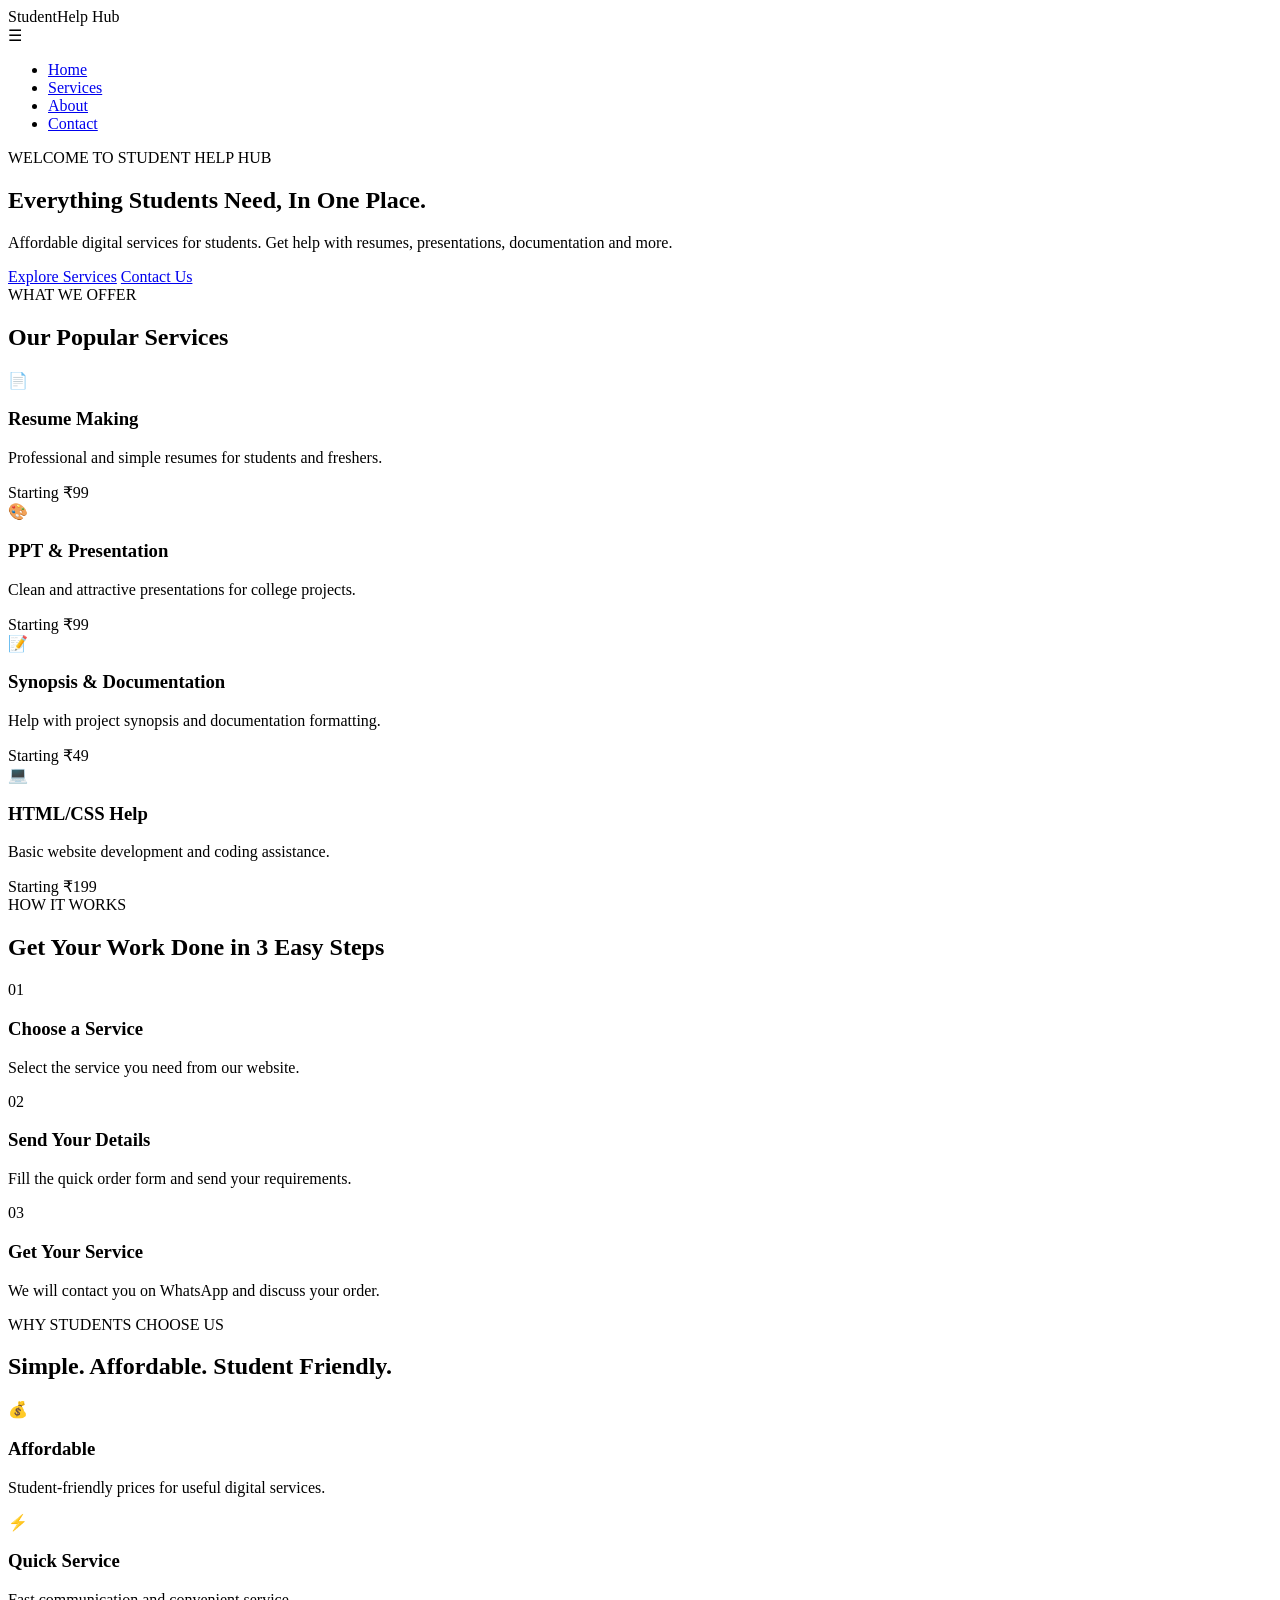
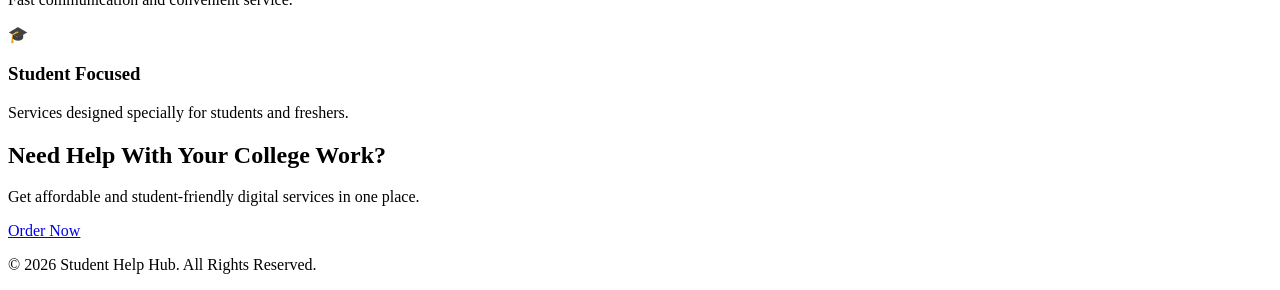
==== index.html @ b85f5184 "Add files via upload" ====
<!DOCTYPE html>
<html lang="en">
<head>
    <meta charset="UTF-8">
    <meta name="viewport" content="width=device-width, initial-scale=1.0">
    <title>Student Help Hub</title>
    <link rel="stylesheet" href="css/style.css">
</head>
<body>

<nav class="navbar">
    <div class="logo">Student<span>Help</span> Hub</div>

    <div class="menu-toggle" onclick="toggleMenu()">☰</div>

    <ul class="nav-links">
        <li><a href="index.html">Home</a></li>
        <li><a href="services.html">Services</a></li>
        <li><a href="about.html">About</a></li>
        <li><a href="contact.html">Contact</a></li>
    </ul>
</nav>

<section class="hero">
    <div class="hero-content">
        <div class="small-title">WELCOME TO STUDENT HELP HUB</div>

        <h1>Everything Students Need, <span>In One Place.</span></h1>

        <p>
            Affordable digital services for students.
            Get help with resumes, presentations, documentation and more.
        </p>

        <div>
            <a href="services.html" class="btn btn-primary">Explore Services</a>
            <a href="contact.html" class="btn btn-outline">Contact Us</a>
        </div>
    </div>
</section>

<section class="services-section">

    <div class="section-title">
        <div class="small-title">WHAT WE OFFER</div>
        <h2>Our Popular Services</h2>
    </div>

    <div class="services-container">

        <div class="service-card">
            <div class="icon">📄</div>
            <h3>Resume Making</h3>
            <p>Professional and simple resumes for students and freshers.</p>
            <div class="price">Starting ₹99</div>
        </div>

        <div class="service-card">
            <div class="icon">🎨</div>
            <h3>PPT & Presentation</h3>
            <p>Clean and attractive presentations for college projects.</p>
            <div class="price">Starting ₹99</div>
        </div>

        <div class="service-card">
            <div class="icon">📝</div>
            <h3>Synopsis & Documentation</h3>
            <p>Help with project synopsis and documentation formatting.</p>
            <div class="price">Starting ₹49</div>
        </div>

        <div class="service-card">
            <div class="icon">💻</div>
            <h3>HTML/CSS Help</h3>
            <p>Basic website development and coding assistance.</p>
            <div class="price">Starting ₹199</div>
        </div>

    </div>
</section>

<section class="how-section">

    <div class="section-title">
        <div class="small-title">HOW IT WORKS</div>
        <h2>Get Your Work Done in 3 Easy Steps</h2>
    </div>

    <div class="steps-container">

        <div class="step-card">
            <div class="step-number">01</div>
            <h3>Choose a Service</h3>
            <p>Select the service you need from our website.</p>
        </div>

        <div class="step-card">
            <div class="step-number">02</div>
            <h3>Send Your Details</h3>
            <p>Fill the quick order form and send your requirements.</p>
        </div>

        <div class="step-card">
            <div class="step-number">03</div>
            <h3>Get Your Service</h3>
            <p>We will contact you on WhatsApp and discuss your order.</p>
        </div>

    </div>
</section>

<section class="why-section">

    <div class="section-title">
        <div class="small-title">WHY STUDENTS CHOOSE US</div>
        <h2>Simple. Affordable. Student Friendly.</h2>
    </div>

    <div class="why-container">

        <div class="why-card">
            <div class="icon">💰</div>
            <h3>Affordable</h3>
            <p>Student-friendly prices for useful digital services.</p>
        </div>

        <div class="why-card">
            <div class="icon">⚡</div>
            <h3>Quick Service</h3>
            <p>Fast communication and convenient service.</p>
        </div>

        <div class="why-card">
            <div class="icon">🎓</div>
            <h3>Student Focused</h3>
            <p>Services designed specially for students and freshers.</p>
        </div>

    </div>
</section>

<section class="cta-section">

    <div class="cta-content">
        <h2>Need Help With Your College Work?</h2>

        <p>
            Get affordable and student-friendly digital services in one place.
        </p>

        <a href="contact.html" class="btn btn-primary">Order Now</a>
    </div>

</section>

<footer>
    <p>© 2026 <span>Student Help Hub</span>. All Rights Reserved.</p>
</footer>

<script src="js/script.js"></script>

</body>
</html>
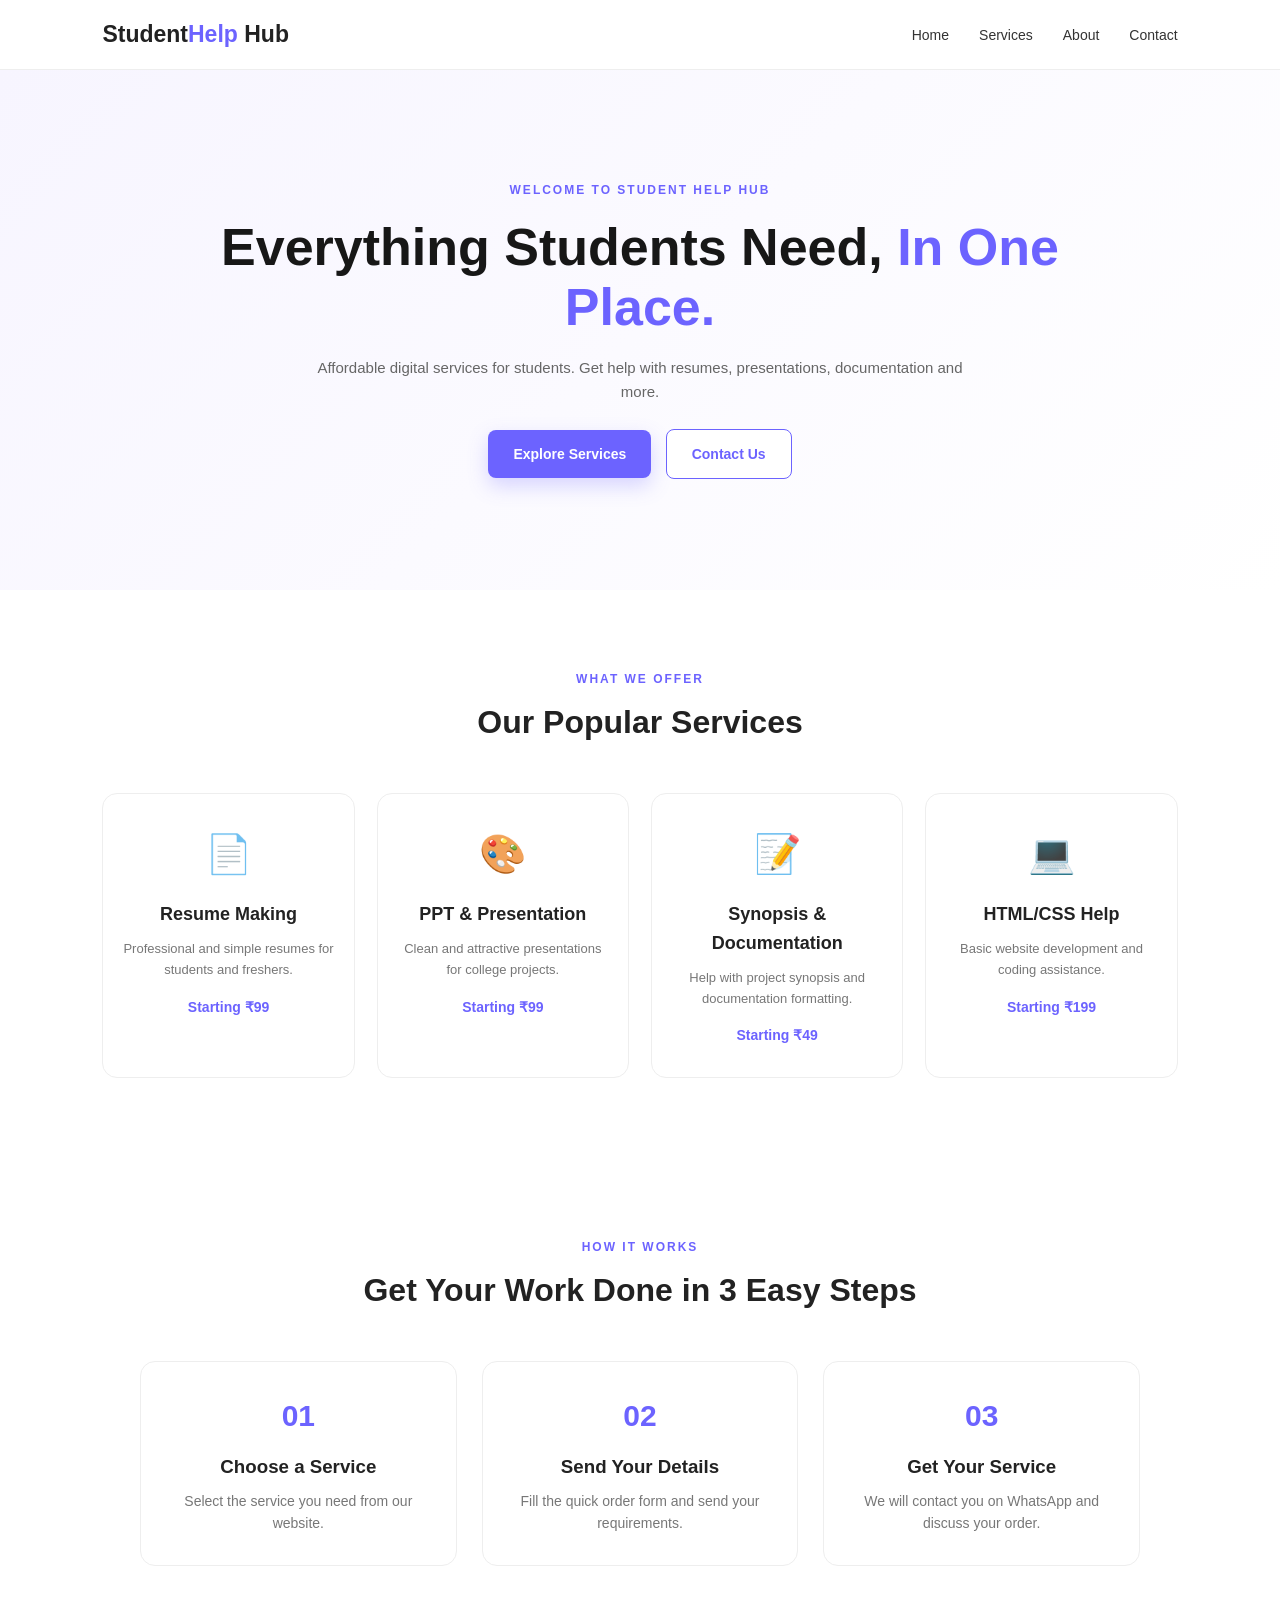
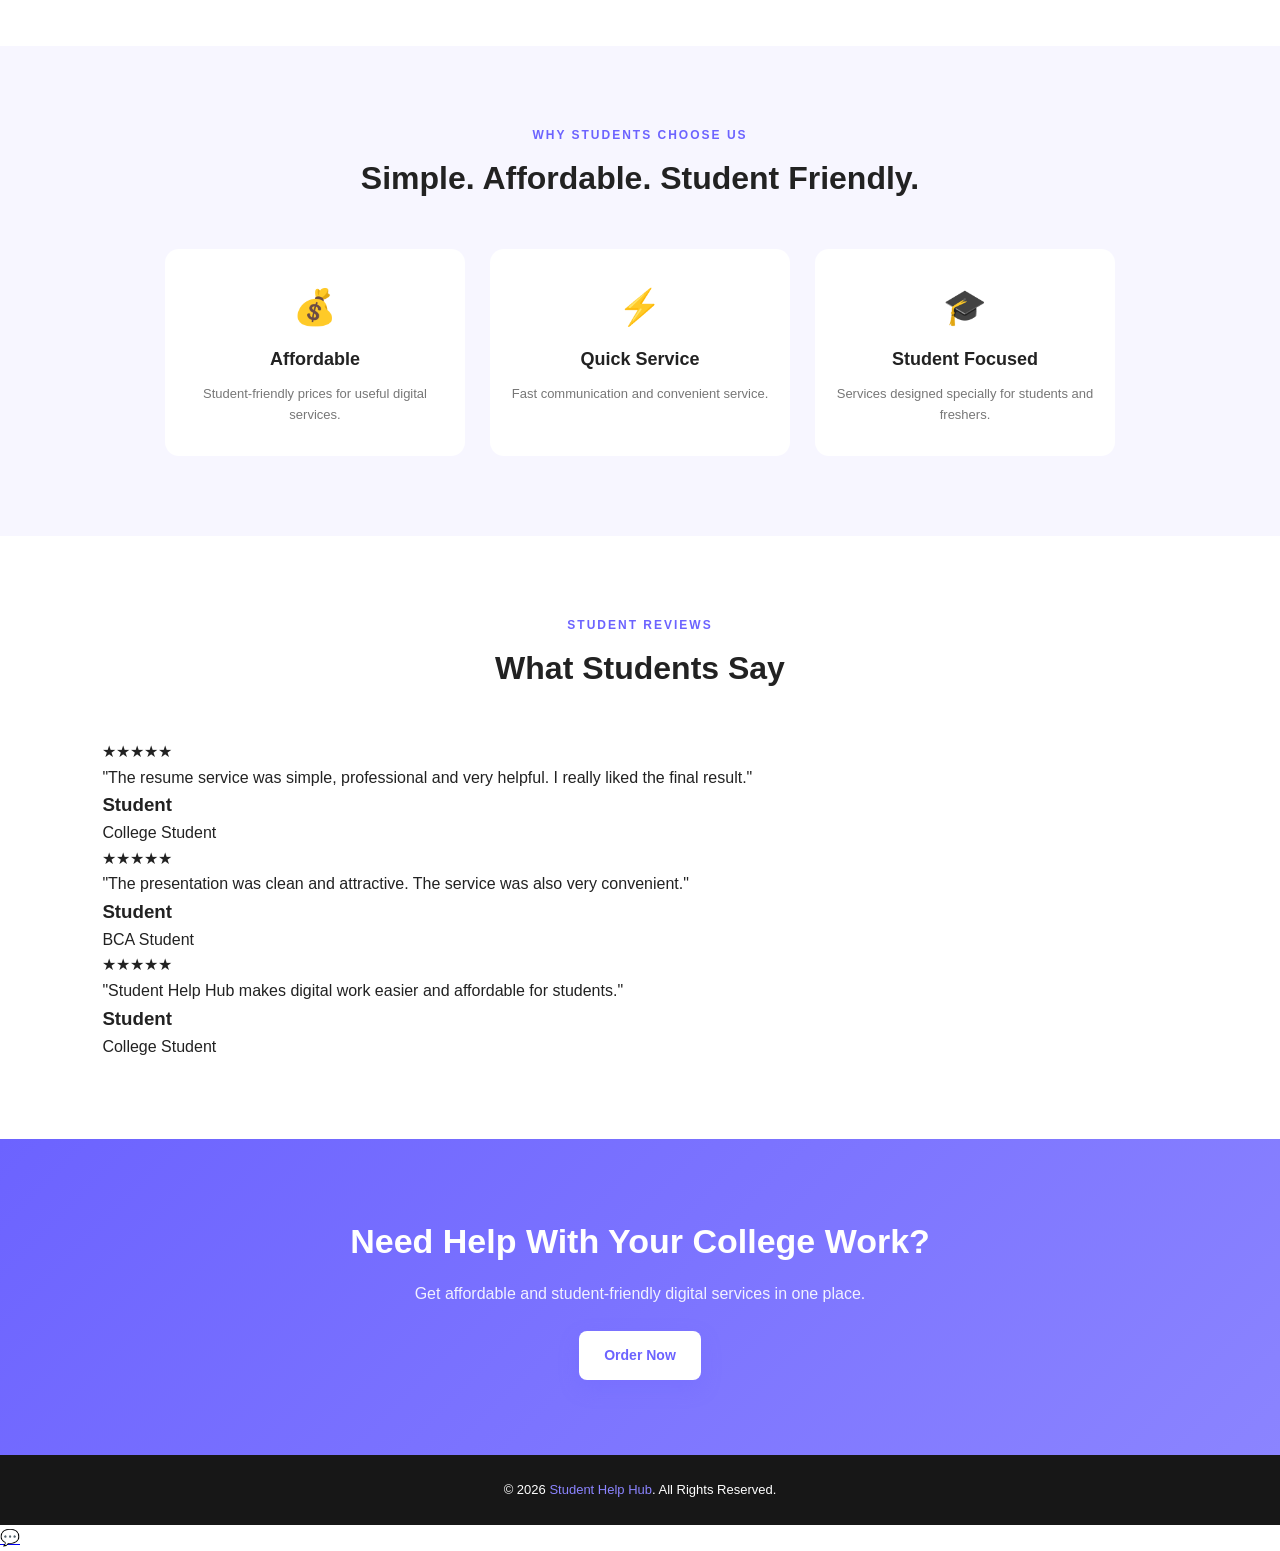
==== commit 43efdbdf: "Update index.html" ====
--- a/index.html
+++ b/index.html
@@ -1,163 +1,461 @@
 <!DOCTYPE html>
 <html lang="en">
+
 <head>
     <meta charset="UTF-8">
     <meta name="viewport" content="width=device-width, initial-scale=1.0">
     <title>Student Help Hub</title>
+
     <link rel="stylesheet" href="css/style.css">
 </head>
+
 <body>
 
-<nav class="navbar">
-    <div class="logo">Student<span>Help</span> Hub</div>
-
-    <div class="menu-toggle" onclick="toggleMenu()">☰</div>
-
-    <ul class="nav-links">
-        <li><a href="index.html">Home</a></li>
-        <li><a href="services.html">Services</a></li>
-        <li><a href="about.html">About</a></li>
-        <li><a href="contact.html">Contact</a></li>
-    </ul>
-</nav>
-
-<section class="hero">
-    <div class="hero-content">
-        <div class="small-title">WELCOME TO STUDENT HELP HUB</div>
-
-        <h1>Everything Students Need, <span>In One Place.</span></h1>
+    <!-- NAVBAR -->
+    <nav class="navbar">
+
+        <div class="logo">
+            Student<span>Help</span> Hub
+        </div>
+
+        <ul class="nav-links">
+            <li><a href="index.html">Home</a></li>
+            <li><a href="services.html">Services</a></li>
+            <li><a href="about.html">About</a></li>
+            <li><a href="contact.html">Contact</a></li>
+        </ul>
+
+    </nav>
+
+
+    <!-- HERO SECTION -->
+    <section class="hero">
+
+        <div class="hero-content">
+
+            <div class="small-title">
+                WELCOME TO STUDENT HELP HUB
+            </div>
+
+            <h1>
+                Everything Students Need,
+                <span>In One Place.</span>
+            </h1>
+
+            <p>
+                Affordable digital services for students.
+                Get help with resumes, presentations,
+                documentation and more.
+            </p>
+
+            <div>
+
+                <a href="services.html" class="btn btn-primary">
+                    Explore Services
+                </a>
+
+                <a href="contact.html" class="btn btn-outline">
+                    Contact Us
+                </a>
+
+            </div>
+
+        </div>
+
+    </section>
+
+
+    <!-- POPULAR SERVICES -->
+    <section class="services-section">
+
+        <div class="section-title">
+
+            <div class="small-title">
+                WHAT WE OFFER
+            </div>
+
+            <h2>
+                Our Popular Services
+            </h2>
+
+        </div>
+
+
+        <div class="services-container">
+
+            <div class="service-card">
+
+                <div class="icon">📄</div>
+
+                <h3>
+                    Resume Making
+                </h3>
+
+                <p>
+                    Professional and simple resumes
+                    for students and freshers.
+                </p>
+
+                <div class="price">
+                    Starting ₹99
+                </div>
+
+            </div>
+
+
+            <div class="service-card">
+
+                <div class="icon">🎨</div>
+
+                <h3>
+                    PPT & Presentation
+                </h3>
+
+                <p>
+                    Clean and attractive presentations
+                    for college projects.
+                </p>
+
+                <div class="price">
+                    Starting ₹99
+                </div>
+
+            </div>
+
+
+            <div class="service-card">
+
+                <div class="icon">📝</div>
+
+                <h3>
+                    Synopsis & Documentation
+                </h3>
+
+                <p>
+                    Help with project synopsis
+                    and documentation formatting.
+                </p>
+
+                <div class="price">
+                    Starting ₹49
+                </div>
+
+            </div>
+
+
+            <div class="service-card">
+
+                <div class="icon">💻</div>
+
+                <h3>
+                    HTML/CSS Help
+                </h3>
+
+                <p>
+                    Basic website development
+                    and coding assistance.
+                </p>
+
+                <div class="price">
+                    Starting ₹199
+                </div>
+
+            </div>
+
+        </div>
+
+    </section>
+
+
+    <!-- HOW IT WORKS -->
+    <section class="how-section">
+
+        <div class="section-title">
+
+            <div class="small-title">
+                HOW IT WORKS
+            </div>
+
+            <h2>
+                Get Your Work Done in 3 Easy Steps
+            </h2>
+
+        </div>
+
+
+        <div class="steps-container">
+
+            <div class="step-card">
+
+                <div class="step-number">
+                    01
+                </div>
+
+                <h3>
+                    Choose a Service
+                </h3>
+
+                <p>
+                    Select the service you need
+                    from our website.
+                </p>
+
+            </div>
+
+
+            <div class="step-card">
+
+                <div class="step-number">
+                    02
+                </div>
+
+                <h3>
+                    Send Your Details
+                </h3>
+
+                <p>
+                    Fill the quick order form
+                    and send your requirements.
+                </p>
+
+            </div>
+
+
+            <div class="step-card">
+
+                <div class="step-number">
+                    03
+                </div>
+
+                <h3>
+                    Get Your Service
+                </h3>
+
+                <p>
+                    We will contact you on WhatsApp
+                    and discuss your order.
+                </p>
+
+            </div>
+
+        </div>
+
+    </section>
+
+
+    <!-- WHY STUDENTS CHOOSE US -->
+    <section class="why-section">
+
+        <div class="section-title">
+
+            <div class="small-title">
+                WHY STUDENTS CHOOSE US
+            </div>
+
+            <h2>
+                Simple. Affordable. Student Friendly.
+            </h2>
+
+        </div>
+
+
+        <div class="why-container">
+
+            <div class="why-card">
+
+                <div class="icon">
+                    💰
+                </div>
+
+                <h3>
+                    Affordable
+                </h3>
+
+                <p>
+                    Student-friendly prices
+                    for useful digital services.
+                </p>
+
+            </div>
+
+
+            <div class="why-card">
+
+                <div class="icon">
+                    ⚡
+                </div>
+
+                <h3>
+                    Quick Service
+                </h3>
+
+                <p>
+                    Fast communication and
+                    convenient service.
+                </p>
+
+            </div>
+
+
+            <div class="why-card">
+
+                <div class="icon">
+                    🎓
+                </div>
+
+                <h3>
+                    Student Focused
+                </h3>
+
+                <p>
+                    Services designed specially
+                    for students and freshers.
+                </p>
+
+            </div>
+
+        </div>
+
+    </section>
+
+
+    <!-- TESTIMONIALS -->
+    <section class="testimonial-section">
+
+        <div class="section-title">
+
+            <div class="small-title">
+                STUDENT REVIEWS
+            </div>
+
+            <h2>
+                What Students Say
+            </h2>
+
+        </div>
+
+
+        <div class="testimonial-container">
+
+            <div class="testimonial-card">
+
+                <div class="stars">
+                    ★★★★★
+                </div>
+
+                <p>
+                    "The resume service was simple,
+                    professional and very helpful.
+                    I really liked the final result."
+                </p>
+
+                <h3>
+                    Student
+                </h3>
+
+                <span>
+                    College Student
+                </span>
+
+            </div>
+
+
+            <div class="testimonial-card">
+
+                <div class="stars">
+                    ★★★★★
+                </div>
+
+                <p>
+                    "The presentation was clean
+                    and attractive. The service
+                    was also very convenient."
+                </p>
+
+                <h3>
+                    Student
+                </h3>
+
+                <span>
+                    BCA Student
+                </span>
+
+            </div>
+
+
+            <div class="testimonial-card">
+
+                <div class="stars">
+                    ★★★★★
+                </div>
+
+                <p>
+                    "Student Help Hub makes digital
+                    work easier and affordable
+                    for students."
+                </p>
+
+                <h3>
+                    Student
+                </h3>
+
+                <span>
+                    College Student
+                </span>
+
+            </div>
+
+        </div>
+
+    </section>
+
+
+    <!-- CTA -->
+    <section class="cta-section">
+
+        <div class="cta-content">
+
+            <h2>
+                Need Help With Your College Work?
+            </h2>
+
+            <p>
+                Get affordable and student-friendly
+                digital services in one place.
+            </p>
+
+            <a href="contact.html" class="btn btn-primary">
+                Order Now
+            </a>
+
+        </div>
+
+    </section>
+
+
+    <!-- FOOTER -->
+    <footer>
 
         <p>
-            Affordable digital services for students.
-            Get help with resumes, presentations, documentation and more.
+            © 2026
+            <span>Student Help Hub</span>.
+            All Rights Reserved.
         </p>
 
-        <div>
-            <a href="services.html" class="btn btn-primary">Explore Services</a>
-            <a href="contact.html" class="btn btn-outline">Contact Us</a>
-        </div>
-    </div>
-</section>
-
-<section class="services-section">
-
-    <div class="section-title">
-        <div class="small-title">WHAT WE OFFER</div>
-        <h2>Our Popular Services</h2>
-    </div>
-
-    <div class="services-container">
-
-        <div class="service-card">
-            <div class="icon">📄</div>
-            <h3>Resume Making</h3>
-            <p>Professional and simple resumes for students and freshers.</p>
-            <div class="price">Starting ₹99</div>
-        </div>
-
-        <div class="service-card">
-            <div class="icon">🎨</div>
-            <h3>PPT & Presentation</h3>
-            <p>Clean and attractive presentations for college projects.</p>
-            <div class="price">Starting ₹99</div>
-        </div>
-
-        <div class="service-card">
-            <div class="icon">📝</div>
-            <h3>Synopsis & Documentation</h3>
-            <p>Help with project synopsis and documentation formatting.</p>
-            <div class="price">Starting ₹49</div>
-        </div>
-
-        <div class="service-card">
-            <div class="icon">💻</div>
-            <h3>HTML/CSS Help</h3>
-            <p>Basic website development and coding assistance.</p>
-            <div class="price">Starting ₹199</div>
-        </div>
-
-    </div>
-</section>
-
-<section class="how-section">
-
-    <div class="section-title">
-        <div class="small-title">HOW IT WORKS</div>
-        <h2>Get Your Work Done in 3 Easy Steps</h2>
-    </div>
-
-    <div class="steps-container">
-
-        <div class="step-card">
-            <div class="step-number">01</div>
-            <h3>Choose a Service</h3>
-            <p>Select the service you need from our website.</p>
-        </div>
-
-        <div class="step-card">
-            <div class="step-number">02</div>
-            <h3>Send Your Details</h3>
-            <p>Fill the quick order form and send your requirements.</p>
-        </div>
-
-        <div class="step-card">
-            <div class="step-number">03</div>
-            <h3>Get Your Service</h3>
-            <p>We will contact you on WhatsApp and discuss your order.</p>
-        </div>
-
-    </div>
-</section>
-
-<section class="why-section">
-
-    <div class="section-title">
-        <div class="small-title">WHY STUDENTS CHOOSE US</div>
-        <h2>Simple. Affordable. Student Friendly.</h2>
-    </div>
-
-    <div class="why-container">
-
-        <div class="why-card">
-            <div class="icon">💰</div>
-            <h3>Affordable</h3>
-            <p>Student-friendly prices for useful digital services.</p>
-        </div>
-
-        <div class="why-card">
-            <div class="icon">⚡</div>
-            <h3>Quick Service</h3>
-            <p>Fast communication and convenient service.</p>
-        </div>
-
-        <div class="why-card">
-            <div class="icon">🎓</div>
-            <h3>Student Focused</h3>
-            <p>Services designed specially for students and freshers.</p>
-        </div>
-
-    </div>
-</section>
-
-<section class="cta-section">
-
-    <div class="cta-content">
-        <h2>Need Help With Your College Work?</h2>
-
-        <p>
-            Get affordable and student-friendly digital services in one place.
-        </p>
-
-        <a href="contact.html" class="btn btn-primary">Order Now</a>
-    </div>
-
-</section>
-
-<footer>
-    <p>© 2026 <span>Student Help Hub</span>. All Rights Reserved.</p>
-</footer>
-
-<script src="js/script.js"></script>
+    </footer>
+
+
+    <!-- WHATSAPP FLOATING BUTTON -->
+    <a href="https://wa.me/918180811565"
+       class="whatsapp-float"
+       target="_blank"
+       title="Chat with us on WhatsApp">
+
+        💬
+
+    </a>
+
 
 </body>
-</html>+
+</html>
--- a/css/style.css
+++ b/css/style.css
@@ -0,0 +1,619 @@
+* {
+    margin: 0;
+    padding: 0;
+    box-sizing: border-box;
+}
+
+html {
+    scroll-behavior: smooth;
+}
+
+body {
+    font-family: Arial, sans-serif;
+    color: #222;
+    background: #fff;
+    line-height: 1.6;
+}
+
+/* NAVBAR */
+
+.navbar {
+    height: 70px;
+    display: flex;
+    align-items: center;
+    justify-content: space-between;
+    padding: 0 8%;
+    background: #fff;
+    border-bottom: 1px solid #eee;
+    position: sticky;
+    top: 0;
+    z-index: 1000;
+}
+
+.logo {
+    font-size: 23px;
+    font-weight: bold;
+    color: #222;
+}
+
+.logo span {
+    color: #6c63ff;
+}
+
+.nav-links {
+    display: flex;
+    gap: 30px;
+    list-style: none;
+}
+
+.nav-links a {
+    text-decoration: none;
+    color: #333;
+    font-size: 14px;
+    font-weight: 500;
+    transition: .3s;
+}
+
+.nav-links a:hover {
+    color: #6c63ff;
+}
+
+.menu-toggle {
+    display: none;
+    font-size: 28px;
+    cursor: pointer;
+    color: #6c63ff;
+}
+
+/* HERO */
+
+.hero {
+    min-height: 520px;
+    display: flex;
+    align-items: center;
+    justify-content: center;
+    text-align: center;
+    padding: 70px 20px;
+    background: linear-gradient(135deg, #f7f5ff, #fff);
+}
+
+.hero-content {
+    max-width: 850px;
+}
+
+.small-title {
+    color: #6c63ff;
+    font-size: 12px;
+    font-weight: bold;
+    letter-spacing: 2px;
+}
+
+.hero h1 {
+    font-size: 52px;
+    line-height: 1.15;
+    margin: 18px 0;
+    color: #171717;
+}
+
+.hero h1 span {
+    color: #6c63ff;
+}
+
+.hero p {
+    max-width: 650px;
+    margin: auto;
+    color: #666;
+    font-size: 15px;
+}
+
+/* BUTTONS */
+
+.btn {
+    display: inline-block;
+    padding: 13px 25px;
+    border-radius: 8px;
+    text-decoration: none;
+    font-size: 14px;
+    font-weight: bold;
+    margin: 25px 5px 0;
+    transition: .3s;
+}
+
+.btn-primary {
+    background: #6c63ff;
+    color: #fff;
+    box-shadow: 0 8px 20px rgba(108, 99, 255, .25);
+}
+
+.btn-primary:hover {
+    transform: translateY(-3px);
+}
+
+.btn-outline {
+    border: 1.5px solid #6c63ff;
+    color: #6c63ff;
+    background: #fff;
+}
+
+.btn-outline:hover {
+    background: #6c63ff;
+    color: #fff;
+}
+
+/* SECTIONS */
+
+section {
+    padding: 80px 8%;
+}
+
+.section-title {
+    text-align: center;
+    margin-bottom: 45px;
+}
+
+.section-title h2 {
+    font-size: 32px;
+    margin-top: 8px;
+}
+
+/* SERVICES */
+
+.services-container {
+    display: grid;
+    grid-template-columns: repeat(4, 1fr);
+    gap: 22px;
+    max-width: 1100px;
+    margin: auto;
+}
+
+.services-six {
+    grid-template-columns: repeat(3, 1fr);
+    max-width: 1100px;
+}
+
+.service-card {
+    background: #fff;
+    border: 1px solid #eee;
+    border-radius: 15px;
+    padding: 30px 20px;
+    text-align: center;
+    transition: .3s;
+}
+
+.service-card:hover {
+    transform: translateY(-8px);
+    box-shadow: 0 15px 35px rgba(0, 0, 0, .08);
+    border-color: #d8d4ff;
+}
+
+.service-card .icon {
+    font-size: 38px;
+    margin-bottom: 15px;
+}
+
+.service-card h3 {
+    font-size: 18px;
+    margin-bottom: 10px;
+}
+
+.service-card p {
+    color: #777;
+    font-size: 13px;
+    margin-bottom: 15px;
+}
+
+.price {
+    color: #6c63ff;
+    font-weight: bold;
+    font-size: 14px;
+}
+
+/* HOW IT WORKS */
+
+.how-section {
+    background: #fff;
+}
+
+.steps-container {
+    max-width: 1000px;
+    margin: auto;
+    display: grid;
+    grid-template-columns: repeat(3, 1fr);
+    gap: 25px;
+}
+
+.step-card {
+    text-align: center;
+    padding: 30px 20px;
+    border: 1px solid #eee;
+    border-radius: 15px;
+    transition: .3s;
+}
+
+.step-card:hover {
+    transform: translateY(-6px);
+    box-shadow: 0 12px 30px rgba(0, 0, 0, .07);
+}
+
+.step-number {
+    font-size: 30px;
+    font-weight: bold;
+    color: #6c63ff;
+    margin-bottom: 12px;
+}
+
+.step-card h3 {
+    margin-bottom: 8px;
+}
+
+.step-card p {
+    color: #777;
+    font-size: 14px;
+}
+
+/* WHY SECTION */
+
+.why-section {
+    background: #f7f6ff;
+}
+
+.why-container {
+    display: grid;
+    grid-template-columns: repeat(3, 1fr);
+    gap: 25px;
+    max-width: 950px;
+    margin: auto;
+}
+
+.why-card {
+    background: #fff;
+    padding: 30px 20px;
+    border-radius: 14px;
+    text-align: center;
+    transition: .3s;
+}
+
+.why-card:hover {
+    transform: translateY(-5px);
+    box-shadow: 0 10px 25px rgba(0, 0, 0, .06);
+}
+
+.why-card .icon {
+    font-size: 35px;
+}
+
+.why-card h3 {
+    margin: 10px 0;
+    font-size: 18px;
+}
+
+.why-card p {
+    color: #777;
+    font-size: 13px;
+}
+
+/* CTA */
+
+.cta-section {
+    background: linear-gradient(135deg, #6c63ff, #8b84ff);
+    text-align: center;
+    padding: 75px 20px;
+}
+
+.cta-content {
+    max-width: 700px;
+    margin: auto;
+}
+
+.cta-content h2 {
+    color: #fff;
+    font-size: 34px;
+    margin-bottom: 12px;
+}
+
+.cta-content p {
+    color: #fff;
+    opacity: .9;
+}
+
+.cta-section .btn {
+    background: #fff;
+    color: #6c63ff;
+}
+
+.cta-section .btn:hover {
+    transform: translateY(-3px);
+}
+
+/* PAGE HEADER */
+
+.page-header {
+    background: linear-gradient(135deg, #f7f5ff, #fff);
+    text-align: center;
+    padding: 70px 20px;
+}
+
+.page-header h1 {
+    font-size: 40px;
+    margin-bottom: 10px;
+}
+
+.page-header p {
+    color: #777;
+}
+
+/* ABOUT */
+
+.about-content {
+    max-width: 850px;
+    margin: auto;
+    text-align: center;
+}
+
+.about-text h2 {
+    font-size: 32px;
+    margin: 12px 0 20px;
+}
+
+.about-text p {
+    color: #666;
+    font-size: 15px;
+    margin-bottom: 12px;
+}
+
+/* MISSION */
+
+.mission-section {
+    background: linear-gradient(135deg, #f7f5ff, #fff);
+    text-align: center;
+}
+
+.mission-content {
+    max-width: 700px;
+    margin: auto;
+}
+
+.mission-content h2 {
+    font-size: 32px;
+    margin: 12px 0;
+}
+
+.mission-content p {
+    color: #666;
+    max-width: 600px;
+    margin: auto;
+}
+
+/* CONTACT */
+
+.contact-section {
+    background: #fff;
+}
+
+.contact-options {
+    max-width: 850px;
+    margin: auto;
+    display: grid;
+    grid-template-columns: repeat(2, 1fr);
+    gap: 25px;
+}
+
+.contact-card {
+    text-align: center;
+    padding: 35px 25px;
+    border: 1px solid #eee;
+    border-radius: 15px;
+    background: #fff;
+    transition: .3s;
+}
+
+.contact-card:hover {
+    transform: translateY(-7px);
+    box-shadow: 0 15px 35px rgba(0, 0, 0, .08);
+}
+
+.contact-icon {
+    font-size: 42px;
+    margin-bottom: 15px;
+}
+
+.contact-card h3 {
+    font-size: 20px;
+    margin-bottom: 8px;
+}
+
+.contact-card p {
+    color: #777;
+    font-size: 14px;
+    margin-bottom: 5px;
+}
+
+/* ORDER */
+
+.order-section {
+    background: #f7f6ff;
+}
+
+.order-section .section-title p {
+    color: #777;
+    font-size: 14px;
+    margin-top: 10px;
+}
+
+.contact-container {
+    max-width: 700px;
+    margin: auto;
+}
+
+.contact-container form {
+    background: #fff;
+    padding: 35px;
+    border-radius: 18px;
+    box-shadow: 0 12px 35px rgba(0, 0, 0, .07);
+    border: 1px solid #eee;
+}
+
+.contact-container label {
+    display: block;
+    font-size: 14px;
+    font-weight: bold;
+    margin-top: 5px;
+    margin-bottom: 5px;
+}
+
+.contact-container input,
+.contact-container select,
+.contact-container textarea {
+    width: 100%;
+    padding: 13px;
+    margin-bottom: 18px;
+    border: 1px solid #ddd;
+    border-radius: 8px;
+    font-family: Arial, sans-serif;
+    outline: none;
+}
+
+.contact-container input:focus,
+.contact-container select:focus,
+.contact-container textarea:focus {
+    border-color: #6c63ff;
+}
+
+.contact-container textarea {
+    min-height: 130px;
+    resize: vertical;
+}
+
+.contact-container button {
+    width: 100%;
+    padding: 14px;
+    border: none;
+    border-radius: 8px;
+    background: #6c63ff;
+    color: #fff;
+    font-size: 14px;
+    font-weight: bold;
+    cursor: pointer;
+    transition: .3s;
+}
+
+.contact-container button:hover {
+    background: #554cff;
+    transform: translateY(-2px);
+}
+
+/* FOOTER */
+
+footer {
+    background: #171717;
+    color: #fff;
+    text-align: center;
+    padding: 25px 10px;
+    font-size: 13px;
+}
+
+footer span {
+    color: #8b84ff;
+}
+
+/* TABLET */
+
+@media (max-width: 900px) {
+
+    .services-container {
+        grid-template-columns: repeat(2, 1fr);
+    }
+
+    .services-six {
+        grid-template-columns: repeat(2, 1fr);
+    }
+
+    .hero h1 {
+        font-size: 42px;
+    }
+}
+
+/* MOBILE */
+
+@media (max-width: 600px) {
+
+    .navbar {
+        padding: 0 5%;
+        position: sticky;
+    }
+
+    .menu-toggle {
+        display: block;
+    }
+
+    .nav-links {
+        display: none;
+        position: absolute;
+        top: 70px;
+        left: 0;
+        width: 100%;
+        background: #fff;
+        flex-direction: column;
+        gap: 0;
+        padding: 10px 0;
+        box-shadow: 0 8px 20px rgba(0, 0, 0, .08);
+    }
+
+    .nav-links.active {
+        display: flex;
+    }
+
+    .nav-links li {
+        text-align: center;
+        padding: 12px;
+    }
+
+    .nav-links a {
+        font-size: 14px;
+    }
+
+    .hero {
+        min-height: 450px;
+        padding: 60px 20px;
+    }
+
+    .hero h1 {
+        font-size: 34px;
+    }
+
+    section {
+        padding: 60px 5%;
+    }
+
+    .services-container,
+    .services-six,
+    .why-container,
+    .steps-container {
+        grid-template-columns: 1fr;
+    }
+
+    .section-title h2 {
+        font-size: 27px;
+    }
+
+    .cta-content h2 {
+        font-size: 27px;
+    }
+
+    .about-text h2,
+    .mission-content h2 {
+        font-size: 27px;
+    }
+
+    .contact-options {
+        grid-template-columns: 1fr;
+    }
+
+    .contact-container form {
+        padding: 25px 20px;
+    }
+
+    .page-header h1 {
+        font-size: 32px;
+    }
+}
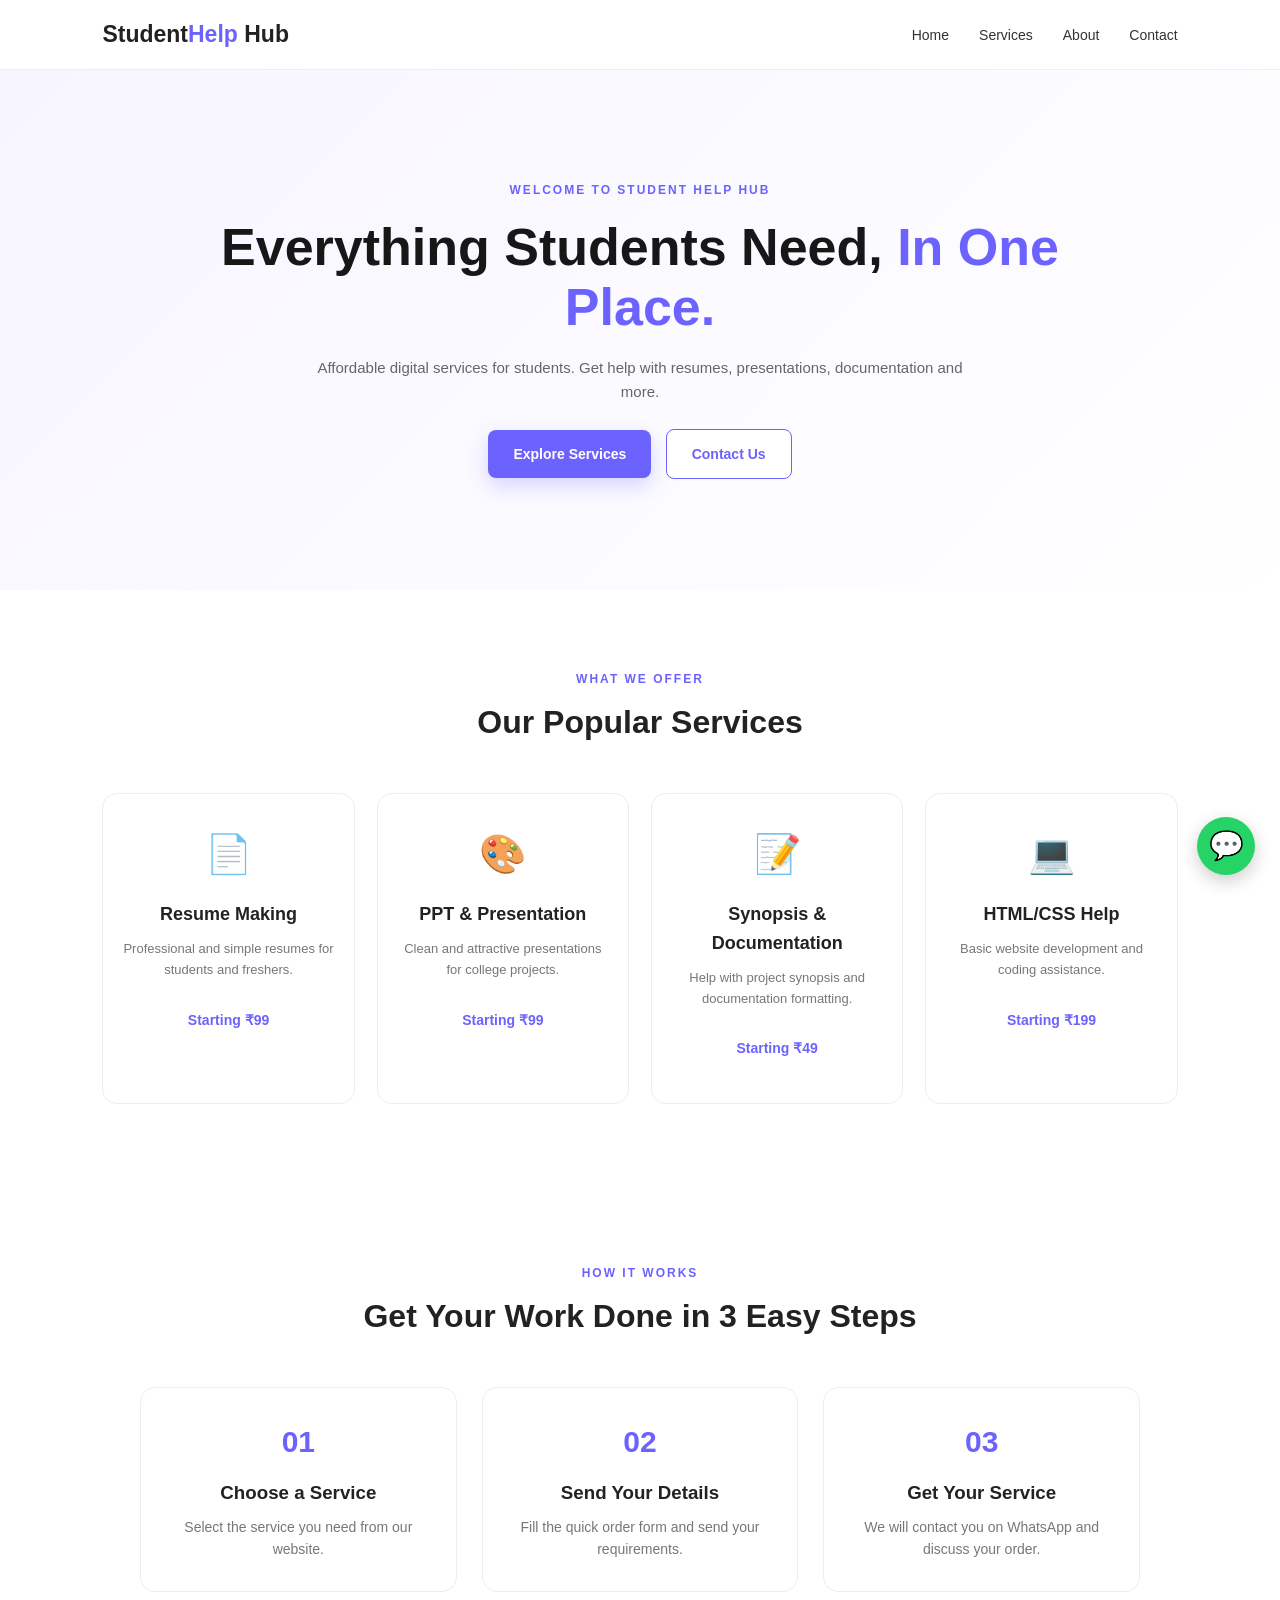
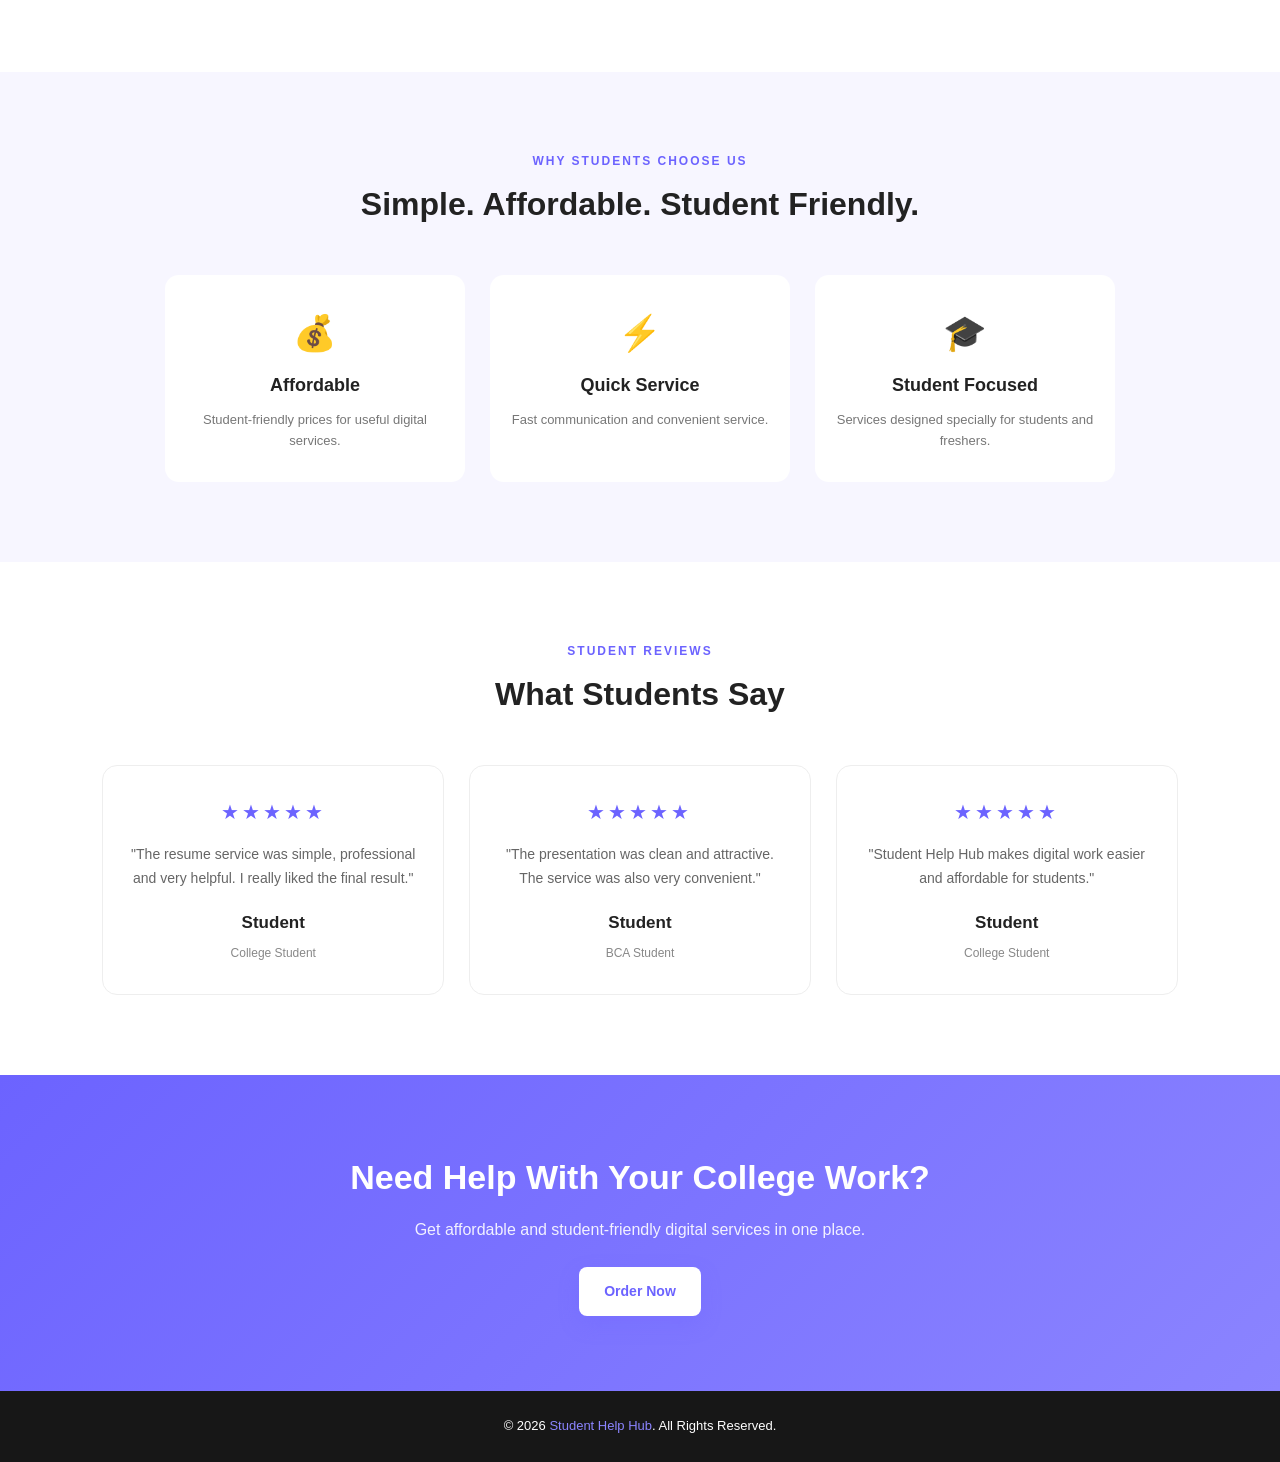
==== commit a88c6367: "Update index.html" ====
--- a/index.html
+++ b/index.html
@@ -2,8 +2,7 @@
 <html lang="en">
 
 <head>
-    <meta charset="UTF-8">
-    <meta name="viewport" content="width=device-width, initial-scale=1.0">
+     <meta name="google-site-verification" content="Tl0E1DH7yXw9qvPAx5k8KmxGwswzPBTaU5SMmKnNkG0" />
     <title>Student Help Hub</title>
 
     <link rel="stylesheet" href="css/style.css">
--- a/css/style.css
+++ b/css/style.css
@@ -1,3 +1,7 @@
+/* ============================= */
+/* RESET */
+/* ============================= */
+
 * {
     margin: 0;
     padding: 0;
@@ -15,7 +19,10 @@
     line-height: 1.6;
 }
 
+
+/* ============================= */
 /* NAVBAR */
+/* ============================= */
 
 .navbar {
     height: 70px;
@@ -58,6 +65,11 @@
     color: #6c63ff;
 }
 
+
+/* ============================= */
+/* MOBILE MENU BUTTON */
+/* ============================= */
+
 .menu-toggle {
     display: none;
     font-size: 28px;
@@ -65,7 +77,22 @@
     color: #6c63ff;
 }
 
-/* HERO */
+
+/* ============================= */
+/* COMMON SMALL TITLE */
+/* ============================= */
+
+.small-title {
+    color: #6c63ff;
+    font-size: 12px;
+    font-weight: bold;
+    letter-spacing: 2px;
+}
+
+
+/* ============================= */
+/* HERO SECTION */
+/* ============================= */
 
 .hero {
     min-height: 520px;
@@ -81,13 +108,6 @@
     max-width: 850px;
 }
 
-.small-title {
-    color: #6c63ff;
-    font-size: 12px;
-    font-weight: bold;
-    letter-spacing: 2px;
-}
-
 .hero h1 {
     font-size: 52px;
     line-height: 1.15;
@@ -106,7 +126,10 @@
     font-size: 15px;
 }
 
+
+/* ============================= */
 /* BUTTONS */
+/* ============================= */
 
 .btn {
     display: inline-block;
@@ -117,6 +140,7 @@
     font-weight: bold;
     margin: 25px 5px 0;
     transition: .3s;
+    cursor: pointer;
 }
 
 .btn-primary {
@@ -140,7 +164,10 @@
     color: #fff;
 }
 
-/* SECTIONS */
+
+/* ============================= */
+/* COMMON SECTION */
+/* ============================= */
 
 section {
     padding: 80px 8%;
@@ -156,7 +183,10 @@
     margin-top: 8px;
 }
 
-/* SERVICES */
+
+/* ============================= */
+/* SERVICES SECTION */
+/* ============================= */
 
 .services-container {
     display: grid;
@@ -166,11 +196,6 @@
     margin: auto;
 }
 
-.services-six {
-    grid-template-columns: repeat(3, 1fr);
-    max-width: 1100px;
-}
-
 .service-card {
     background: #fff;
     border: 1px solid #eee;
@@ -202,13 +227,57 @@
     margin-bottom: 15px;
 }
 
+
+/* ============================= */
+/* CLICKABLE PRICE */
+/* ============================= */
+
 .price {
+    display: inline-block;
     color: #6c63ff;
     font-weight: bold;
     font-size: 14px;
-}
-
+    text-decoration: none;
+    cursor: pointer;
+    padding: 8px 12px;
+    margin: 5px 0;
+    border-radius: 6px;
+    transition: .3s;
+    position: relative;
+    z-index: 5;
+}
+
+.price:hover {
+    background: #f1efff;
+    color: #554cff;
+    text-decoration: underline;
+}
+
+.price:active {
+    transform: scale(0.97);
+}
+
+.price-click {
+    cursor: pointer;
+    position: relative;
+    z-index: 5;
+}
+
+
+/* ============================= */
+/* ORDER BUTTON */
+/* ============================= */
+
+.order-btn {
+    display: inline-block;
+    position: relative;
+    z-index: 5;
+}
+
+
+/* ============================= */
 /* HOW IT WORKS */
+/* ============================= */
 
 .how-section {
     background: #fff;
@@ -251,7 +320,10 @@
     font-size: 14px;
 }
 
+
+/* ============================= */
 /* WHY SECTION */
+/* ============================= */
 
 .why-section {
     background: #f7f6ff;
@@ -292,7 +364,10 @@
     font-size: 13px;
 }
 
-/* CTA */
+
+/* ============================= */
+/* CTA SECTION */
+/* ============================= */
 
 .cta-section {
     background: linear-gradient(135deg, #6c63ff, #8b84ff);
@@ -325,7 +400,10 @@
     transform: translateY(-3px);
 }
 
+
+/* ============================= */
 /* PAGE HEADER */
+/* ============================= */
 
 .page-header {
     background: linear-gradient(135deg, #f7f5ff, #fff);
@@ -342,7 +420,10 @@
     color: #777;
 }
 
-/* ABOUT */
+
+/* ============================= */
+/* ABOUT PAGE */
+/* ============================= */
 
 .about-content {
     max-width: 850px;
@@ -361,7 +442,10 @@
     margin-bottom: 12px;
 }
 
-/* MISSION */
+
+/* ============================= */
+/* MISSION SECTION */
+/* ============================= */
 
 .mission-section {
     background: linear-gradient(135deg, #f7f5ff, #fff);
@@ -384,7 +468,10 @@
     margin: auto;
 }
 
-/* CONTACT */
+
+/* ============================= */
+/* CONTACT SECTION */
+/* ============================= */
 
 .contact-section {
     background: #fff;
@@ -428,7 +515,10 @@
     margin-bottom: 5px;
 }
 
-/* ORDER */
+
+/* ============================= */
+/* ORDER SECTION */
+/* ============================= */
 
 .order-section {
     background: #f7f6ff;
@@ -444,6 +534,11 @@
     max-width: 700px;
     margin: auto;
 }
+
+
+/* ============================= */
+/* FORM */
+/* ============================= */
 
 .contact-container form {
     background: #fff;
@@ -502,7 +597,65 @@
     transform: translateY(-2px);
 }
 
+
+/* ============================= */
+/* TESTIMONIAL SECTION */
+/* ============================= */
+
+.testimonial-section {
+    background: #ffffff;
+}
+
+.testimonial-container {
+    max-width: 1100px;
+    margin: auto;
+    display: grid;
+    grid-template-columns: repeat(3, 1fr);
+    gap: 25px;
+}
+
+.testimonial-card {
+    background: #fff;
+    border: 1px solid #eee;
+    border-radius: 15px;
+    padding: 30px 25px;
+    text-align: center;
+    transition: .3s;
+}
+
+.testimonial-card:hover {
+    transform: translateY(-7px);
+    box-shadow: 0 15px 35px rgba(0, 0, 0, .08);
+}
+
+.testimonial-card .stars {
+    color: #6c63ff;
+    font-size: 20px;
+    letter-spacing: 3px;
+    margin-bottom: 15px;
+}
+
+.testimonial-card p {
+    color: #666;
+    font-size: 14px;
+    line-height: 1.7;
+    margin-bottom: 18px;
+}
+
+.testimonial-card h3 {
+    font-size: 17px;
+    margin-bottom: 3px;
+}
+
+.testimonial-card span {
+    color: #888;
+    font-size: 12px;
+}
+
+
+/* ============================= */
 /* FOOTER */
+/* ============================= */
 
 footer {
     background: #171717;
@@ -516,7 +669,38 @@
     color: #8b84ff;
 }
 
-/* TABLET */
+
+/* ============================= */
+/* WHATSAPP FLOATING BUTTON */
+/* ============================= */
+
+.whatsapp-float {
+    position: fixed;
+    right: 25px;
+    bottom: 25px;
+    width: 58px;
+    height: 58px;
+    border-radius: 50%;
+    background: #25D366;
+    color: #fff;
+    display: flex;
+    align-items: center;
+    justify-content: center;
+    text-decoration: none;
+    font-size: 28px;
+    box-shadow: 0 6px 18px rgba(0, 0, 0, .2);
+    z-index: 9999;
+    transition: .3s;
+}
+
+.whatsapp-float:hover {
+    transform: scale(1.1);
+}
+
+
+/* ============================= */
+/* TABLET RESPONSIVE */
+/* ============================= */
 
 @media (max-width: 900px) {
 
@@ -524,23 +708,32 @@
         grid-template-columns: repeat(2, 1fr);
     }
 
-    .services-six {
+    .testimonial-container {
         grid-template-columns: repeat(2, 1fr);
     }
 
     .hero h1 {
         font-size: 42px;
     }
-}
-
-/* MOBILE */
+
+}
+
+
+/* ============================= */
+/* MOBILE RESPONSIVE */
+/* ============================= */
 
 @media (max-width: 600px) {
 
     .navbar {
         padding: 0 5%;
-        position: sticky;
-    }
+    }
+
+    .logo {
+        font-size: 19px;
+    }
+
+    /* MOBILE HAMBURGER */
 
     .menu-toggle {
         display: block;
@@ -570,7 +763,12 @@
 
     .nav-links a {
         font-size: 14px;
-    }
+        display: block;
+        width: 100%;
+    }
+
+
+    /* MOBILE HERO */
 
     .hero {
         min-height: 450px;
@@ -581,16 +779,59 @@
         font-size: 34px;
     }
 
+    .hero p {
+        font-size: 14px;
+    }
+
+
+    /* MOBILE SECTIONS */
+
     section {
         padding: 60px 5%;
     }
 
+
+    /* MOBILE SERVICES */
+
     .services-container,
-    .services-six,
     .why-container,
-    .steps-container {
+    .steps-container,
+    .testimonial-container {
         grid-template-columns: 1fr;
     }
+
+
+    /* MOBILE SERVICE CARD */
+
+    .service-card {
+        padding: 28px 20px;
+    }
+
+    .service-card h3 {
+        font-size: 18px;
+    }
+
+    .service-card p {
+        font-size: 13px;
+    }
+
+    .price {
+        display: inline-block;
+        padding: 10px 14px;
+        margin: 5px 0 8px;
+        font-size: 15px;
+        cursor: pointer;
+        touch-action: manipulation;
+    }
+
+    .order-btn {
+        display: inline-block;
+        margin-top: 8px;
+        touch-action: manipulation;
+    }
+
+
+    /* MOBILE HEADINGS */
 
     .section-title h2 {
         font-size: 27px;
@@ -605,6 +846,13 @@
         font-size: 27px;
     }
 
+    .page-header h1 {
+        font-size: 32px;
+    }
+
+
+    /* MOBILE CONTACT */
+
     .contact-options {
         grid-template-columns: 1fr;
     }
@@ -613,7 +861,15 @@
         padding: 25px 20px;
     }
 
-    .page-header h1 {
-        font-size: 32px;
-    }
-}
+
+    /* MOBILE WHATSAPP */
+
+    .whatsapp-float {
+        width: 52px;
+        height: 52px;
+        right: 18px;
+        bottom: 18px;
+        font-size: 25px;
+    }
+
+}
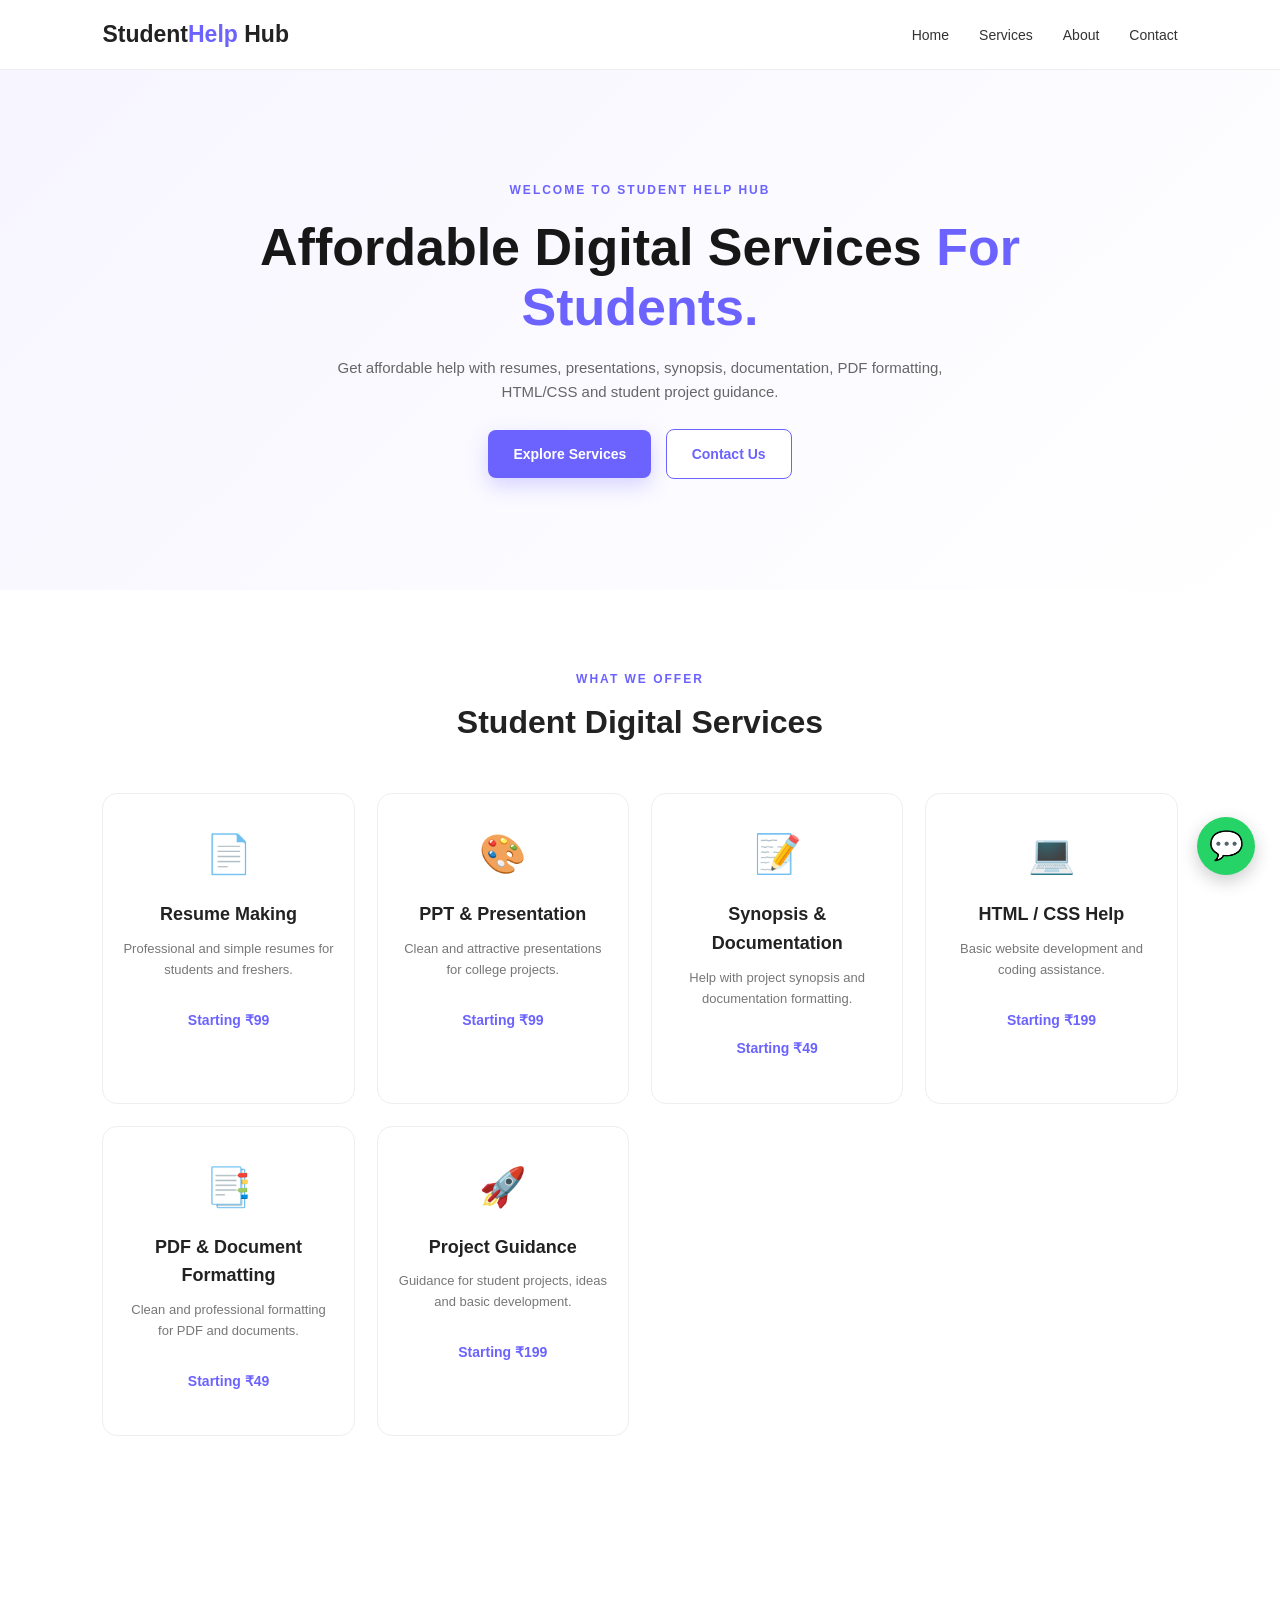
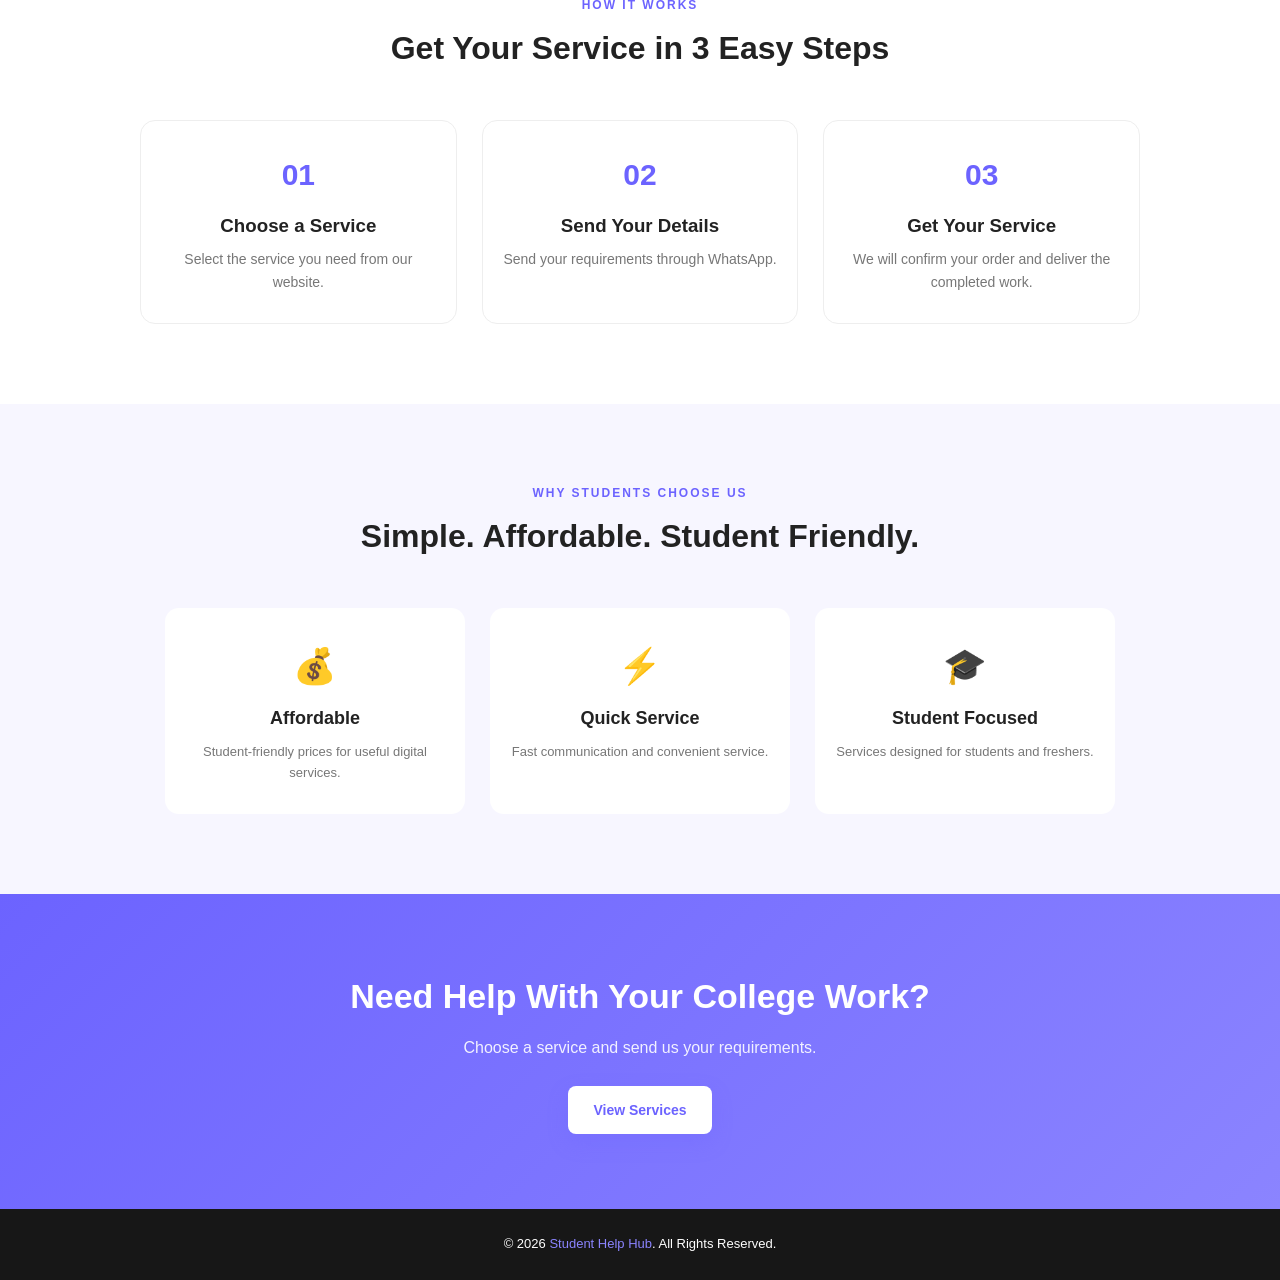
==== commit 9293cbd8: "Update index.html" ====
--- a/index.html
+++ b/index.html
@@ -2,15 +2,35 @@
 <html lang="en">
 
 <head>
-     <meta name="google-site-verification" content="Tl0E1DH7yXw9qvPAx5k8KmxGwswzPBTaU5SMmKnNkG0" />
-    <title>Student Help Hub</title>
+
+    <meta charset="UTF-8">
+
+    <meta name="viewport" content="width=device-width, initial-scale=1.0">
+
+    <!-- Google Search Console Verification -->
+    <meta name="google-site-verification"
+        content="Tl0E1DH7yXw9qvPAx5k8KmxGwswzPBTaU5SMmKnNkG0">
+
+    <!-- SEO -->
+    <title>Student Help Hub | Student Digital Services</title>
+
+    <meta name="description"
+        content="Student Help Hub provides affordable digital services for students including resume making, PPT presentations, synopsis and documentation, PDF formatting, HTML and CSS help, and project guidance.">
+
+    <meta name="keywords"
+        content="student services, resume making, student resume, PPT presentation, synopsis, documentation, PDF formatting, HTML CSS help, project guidance">
+
+    <meta name="robots" content="index, follow">
 
     <link rel="stylesheet" href="css/style.css">
+
 </head>
 
 <body>
 
-    <!-- NAVBAR -->
+
+    <!-- ================= NAVBAR ================= -->
+
     <nav class="navbar">
 
         <div class="logo">
@@ -18,16 +38,30 @@
         </div>
 
         <ul class="nav-links">
-            <li><a href="index.html">Home</a></li>
-            <li><a href="services.html">Services</a></li>
-            <li><a href="about.html">About</a></li>
-            <li><a href="contact.html">Contact</a></li>
+
+            <li>
+                <a href="index.html">Home</a>
+            </li>
+
+            <li>
+                <a href="services.html">Services</a>
+            </li>
+
+            <li>
+                <a href="about.html">About</a>
+            </li>
+
+            <li>
+                <a href="contact.html">Contact</a>
+            </li>
+
         </ul>
 
     </nav>
 
 
-    <!-- HERO SECTION -->
+    <!-- ================= HERO ================= -->
+
     <section class="hero">
 
         <div class="hero-content">
@@ -37,14 +71,14 @@
             </div>
 
             <h1>
-                Everything Students Need,
-                <span>In One Place.</span>
+                Affordable Digital Services
+                <span>For Students.</span>
             </h1>
 
             <p>
-                Affordable digital services for students.
-                Get help with resumes, presentations,
-                documentation and more.
+                Get affordable help with resumes, presentations,
+                synopsis, documentation, PDF formatting,
+                HTML/CSS and student project guidance.
             </p>
 
             <div>
@@ -64,7 +98,8 @@
     </section>
 
 
-    <!-- POPULAR SERVICES -->
+    <!-- ================= POPULAR SERVICES ================= -->
+
     <section class="services-section">
 
         <div class="section-title">
@@ -74,13 +109,14 @@
             </div>
 
             <h2>
-                Our Popular Services
+                Student Digital Services
             </h2>
 
         </div>
 
 
         <div class="services-container">
+
 
             <div class="service-card">
 
@@ -147,7 +183,7 @@
                 <div class="icon">💻</div>
 
                 <h3>
-                    HTML/CSS Help
+                    HTML / CSS Help
                 </h3>
 
                 <p>
@@ -161,12 +197,54 @@
 
             </div>
 
+
+            <div class="service-card">
+
+                <div class="icon">📑</div>
+
+                <h3>
+                    PDF & Document Formatting
+                </h3>
+
+                <p>
+                    Clean and professional formatting
+                    for PDF and documents.
+                </p>
+
+                <div class="price">
+                    Starting ₹49
+                </div>
+
+            </div>
+
+
+            <div class="service-card">
+
+                <div class="icon">🚀</div>
+
+                <h3>
+                    Project Guidance
+                </h3>
+
+                <p>
+                    Guidance for student projects,
+                    ideas and basic development.
+                </p>
+
+                <div class="price">
+                    Starting ₹199
+                </div>
+
+            </div>
+
+
         </div>
 
     </section>
 
 
-    <!-- HOW IT WORKS -->
+    <!-- ================= HOW IT WORKS ================= -->
+
     <section class="how-section">
 
         <div class="section-title">
@@ -176,13 +254,14 @@
             </div>
 
             <h2>
-                Get Your Work Done in 3 Easy Steps
+                Get Your Service in 3 Easy Steps
             </h2>
 
         </div>
 
 
         <div class="steps-container">
+
 
             <div class="step-card">
 
@@ -213,8 +292,8 @@
                 </h3>
 
                 <p>
-                    Fill the quick order form
-                    and send your requirements.
+                    Send your requirements
+                    through WhatsApp.
                 </p>
 
             </div>
@@ -231,18 +310,20 @@
                 </h3>
 
                 <p>
-                    We will contact you on WhatsApp
-                    and discuss your order.
-                </p>
-
-            </div>
+                    We will confirm your order
+                    and deliver the completed work.
+                </p>
+
+            </div>
+
 
         </div>
 
     </section>
 
 
-    <!-- WHY STUDENTS CHOOSE US -->
+    <!-- ================= WHY STUDENTS CHOOSE US ================= -->
+
     <section class="why-section">
 
         <div class="section-title">
@@ -260,6 +341,7 @@
 
         <div class="why-container">
 
+
             <div class="why-card">
 
                 <div class="icon">
@@ -307,109 +389,20 @@
                 </h3>
 
                 <p>
-                    Services designed specially
-                    for students and freshers.
-                </p>
-
-            </div>
+                    Services designed for
+                    students and freshers.
+                </p>
+
+            </div>
+
 
         </div>
 
     </section>
 
 
-    <!-- TESTIMONIALS -->
-    <section class="testimonial-section">
-
-        <div class="section-title">
-
-            <div class="small-title">
-                STUDENT REVIEWS
-            </div>
-
-            <h2>
-                What Students Say
-            </h2>
-
-        </div>
-
-
-        <div class="testimonial-container">
-
-            <div class="testimonial-card">
-
-                <div class="stars">
-                    ★★★★★
-                </div>
-
-                <p>
-                    "The resume service was simple,
-                    professional and very helpful.
-                    I really liked the final result."
-                </p>
-
-                <h3>
-                    Student
-                </h3>
-
-                <span>
-                    College Student
-                </span>
-
-            </div>
-
-
-            <div class="testimonial-card">
-
-                <div class="stars">
-                    ★★★★★
-                </div>
-
-                <p>
-                    "The presentation was clean
-                    and attractive. The service
-                    was also very convenient."
-                </p>
-
-                <h3>
-                    Student
-                </h3>
-
-                <span>
-                    BCA Student
-                </span>
-
-            </div>
-
-
-            <div class="testimonial-card">
-
-                <div class="stars">
-                    ★★★★★
-                </div>
-
-                <p>
-                    "Student Help Hub makes digital
-                    work easier and affordable
-                    for students."
-                </p>
-
-                <h3>
-                    Student
-                </h3>
-
-                <span>
-                    College Student
-                </span>
-
-            </div>
-
-        </div>
-
-    </section>
-
-
-    <!-- CTA -->
+    <!-- ================= CTA ================= -->
+
     <section class="cta-section">
 
         <div class="cta-content">
@@ -419,12 +412,11 @@
             </h2>
 
             <p>
-                Get affordable and student-friendly
-                digital services in one place.
+                Choose a service and send us your requirements.
             </p>
 
-            <a href="contact.html" class="btn btn-primary">
-                Order Now
+            <a href="services.html" class="btn btn-primary">
+                View Services
             </a>
 
         </div>
@@ -432,7 +424,8 @@
     </section>
 
 
-    <!-- FOOTER -->
+    <!-- ================= FOOTER ================= -->
+
     <footer>
 
         <p>
@@ -444,10 +437,12 @@
     </footer>
 
 
-    <!-- WHATSAPP FLOATING BUTTON -->
-    <a href="https://wa.me/918180811565"
+    <!-- ================= WHATSAPP BUTTON ================= -->
+
+    <a href="https://wa.me/918180811565?text=Hello%20Student%20Help%20Hub,%20I%20want%20information%20about%20your%20services."
        class="whatsapp-float"
        target="_blank"
+       rel="noopener"
        title="Chat with us on WhatsApp">
 
         💬
